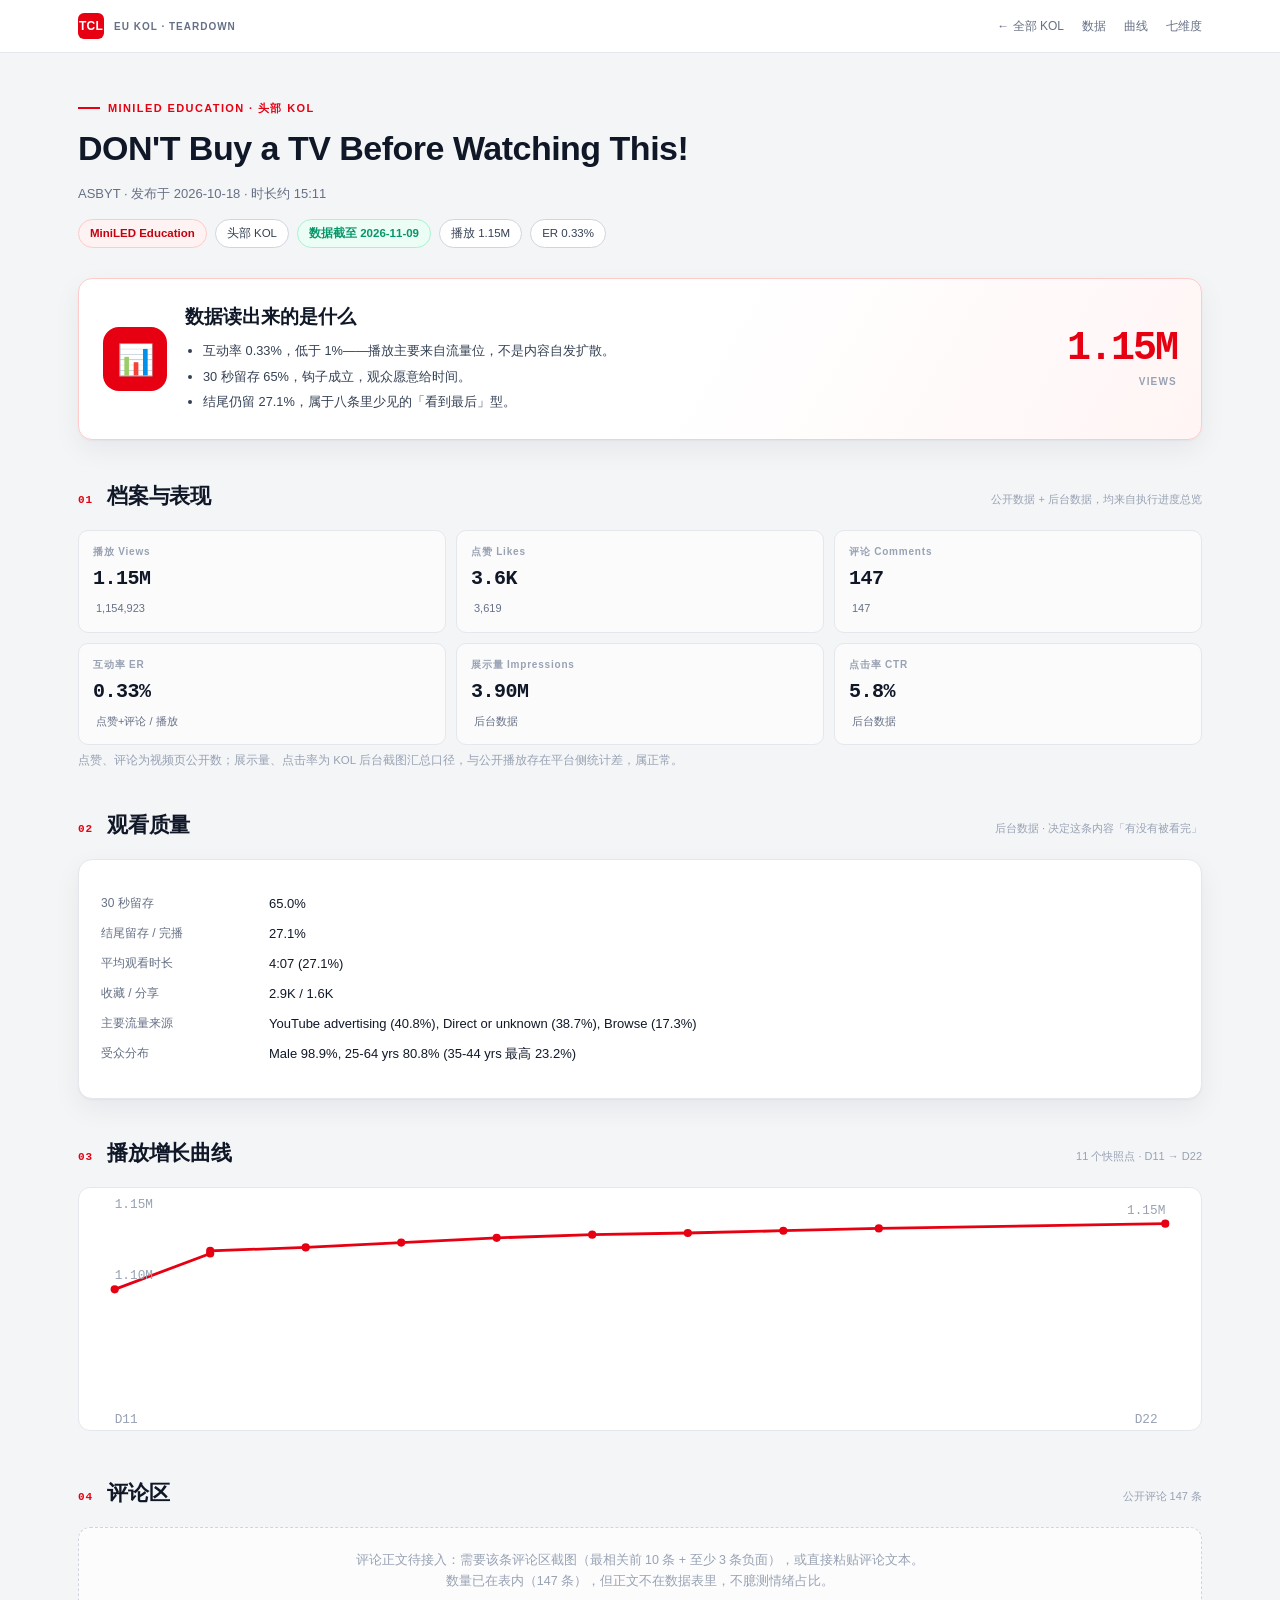
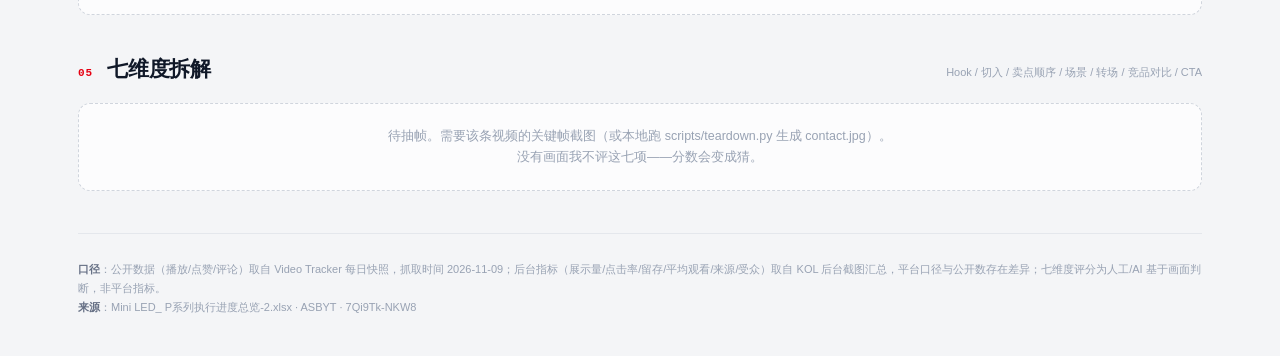
==== reports/asbyt.html @ f13b5ff0 "feat: 用执行进度总览真实数据生成 8 个 KOL 独立数据页 + 曲线" ====
<!doctype html>
<html lang="zh-CN"><head><meta charset="utf-8">
<meta name="viewport" content="width=device-width, initial-scale=1">
<title>ASBYT · DON'T Buy a TV Before Watching This!</title>
<link rel="stylesheet" href="../style.css">
<style>
.line{width:100%;height:auto;background:#fff;border:1px solid var(--line);border-radius:12px}
.ax{font-size:10px;fill:#98a2b3;font-family:ui-monospace,monospace}
.note{font-size:11.5px;color:#98a2b3;margin:6px 0 0}
.kv{display:grid;grid-template-columns:150px 1fr;gap:8px 18px;font-size:13px}
.kv dt{color:#667085;font-size:12px}.kv dd{margin:0;color:#101828}
.fact b{display:block;margin-top:2px}
.pend{border:1px dashed #d0d5dd;border-radius:12px;padding:22px;text-align:center;color:#98a2b3;font-size:12.5px;background:#fcfcfd}
</style></head><body>
<div class="topbar"><div class="wrap">
  <div class="brand"><span class="logo">TCL</span><small>EU KOL · TEARDOWN</small></div>
  <div class="nav"><a href="index.html">← 全部 KOL</a><a href="#profile">数据</a><a href="#curve">曲线</a><a href="#dims">七维度</a></div>
</div></div>
<div class="wrap">
  <div class="hero">
    <span class="kicker">MiniLED Education · 头部 KOL</span>
    <h1>DON'T Buy a TV Before Watching This!</h1>
    <p class="sub">ASBYT · 发布于 2026-10-18 · 时长约 15:11</p>
    <div class="hero-meta">
      <span class="chip red">MiniLED Education</span>
      <span class="chip">头部 KOL</span>
      <span class="chip green">数据截至 2026-11-09</span>
      <span class="chip">播放 1.15M</span>
      <span class="chip">ER 0.33%</span>
    </div>
  </div>

  <div class="verdict">
    <div class="ico">📊</div>
    <div><h2>数据读出来的是什么</h2>
      <ul class="tight"><li>互动率 0.33%，低于 1%——播放主要来自流量位，不是内容自发扩散。</li><li>30 秒留存 65%，钩子成立，观众愿意给时间。</li><li>结尾仍留 27.1%，属于八条里少见的「看到最后」型。</li></ul></div>
    <div class="score-big"><b>1.15M</b><span>VIEWS</span></div>
  </div>

  <section id="profile">
    <div class="sec-head"><span class="sec-no">01</span><h2>档案与表现</h2><span class="hint">公开数据 + 后台数据，均来自执行进度总览</span></div>
    <div class="facts"><div class="fact"><span>播放 Views</span><b>1.15M</b><small>1,154,923</small></div><div class="fact"><span>点赞 Likes</span><b>3.6K</b><small>3,619</small></div><div class="fact"><span>评论 Comments</span><b>147</b><small>147</small></div><div class="fact"><span>互动率 ER</span><b>0.33%</b><small>点赞+评论 / 播放</small></div><div class="fact"><span>展示量 Impressions</span><b>3.90M</b><small>后台数据</small></div><div class="fact"><span>点击率 CTR</span><b>5.8%</b><small>后台数据</small></div></div>
    <p class="note">点赞、评论为视频页公开数；展示量、点击率为 KOL 后台截图汇总口径，与公开播放存在平台侧统计差，属正常。</p>
  </section>

  <section>
    <div class="sec-head"><span class="sec-no">02</span><h2>观看质量</h2><span class="hint">后台数据 · 决定这条内容「有没有被看完」</span></div>
    <div class="card pad"><dl class="kv">
      <dt>30 秒留存</dt><dd>65.0%</dd>
      <dt>结尾留存 / 完播</dt><dd>27.1%</dd>
      <dt>平均观看时长</dt><dd>4:07 (27.1%)</dd>
      <dt>收藏 / 分享</dt><dd>2.9K / 1.6K</dd>
      <dt>主要流量来源</dt><dd>YouTube advertising (40.8%), Direct or unknown (38.7%), Browse (17.3%)</dd>
      <dt>受众分布</dt><dd>Male 98.9%, 25-64 yrs 80.8% (35-44 yrs 最高 23.2%)</dd>
    </dl></div>
  </section>

  <section id="curve">
    <div class="sec-head"><span class="sec-no">03</span><h2>播放增长曲线</h2><span class="hint">11 个快照点 · D11 → D22</span></div>
    <svg viewBox="0 0 880 190" class="line"><polyline points="28.0,79.5 102.9,51.4 102.9,49.3 177.8,46.6 252.7,42.8 327.6,39.1 402.5,36.6 477.5,35.3 552.4,33.5 627.3,31.7 852.0,28.0" fill="none" stroke="#e60012" stroke-width="2.2"/><circle cx="28.0" cy="79.5" r="3.2" fill="#e60012"/><circle cx="102.9" cy="51.4" r="3.2" fill="#e60012"/><circle cx="102.9" cy="49.3" r="3.2" fill="#e60012"/><circle cx="177.8" cy="46.6" r="3.2" fill="#e60012"/><circle cx="252.7" cy="42.8" r="3.2" fill="#e60012"/><circle cx="327.6" cy="39.1" r="3.2" fill="#e60012"/><circle cx="402.5" cy="36.6" r="3.2" fill="#e60012"/><circle cx="477.5" cy="35.3" r="3.2" fill="#e60012"/><circle cx="552.4" cy="33.5" r="3.2" fill="#e60012"/><circle cx="627.3" cy="31.7" r="3.2" fill="#e60012"/><circle cx="852.0" cy="28.0" r="3.2" fill="#e60012"/><text x="28" y="184" class="ax">D11</text><text x="828" y="184" class="ax">D22</text><text x="28" y="16" class="ax">1.15M</text><text x="28" y="71" class="ax" text-anchor="start">1.10M</text><text x="852" y="20" class="ax" text-anchor="end">1.15M</text></svg>
  </section>

  <section id="comments">
    <div class="sec-head"><span class="sec-no">04</span><h2>评论区</h2><span class="hint">公开评论 147 条</span></div>
    <div class="pend">评论正文待接入：需要该条评论区截图（最相关前 10 条 + 至少 3 条负面），或直接粘贴评论文本。<br>数量已在表内（147 条），但正文不在数据表里，不臆测情绪占比。</div>
  </section>

  <section id="dims">
    <div class="sec-head"><span class="sec-no">05</span><h2>七维度拆解</h2><span class="hint">Hook / 切入 / 卖点顺序 / 场景 / 转场 / 竞品对比 / CTA</span></div>
    <div class="pend">待抽帧。需要该条视频的关键帧截图（或本地跑 scripts/teardown.py 生成 contact.jpg）。<br>没有画面我不评这七项——分数会变成猜。</div>
  </section>

  <footer><b>口径</b>：公开数据（播放/点赞/评论）取自 Video Tracker 每日快照，抓取时间 2026-11-09；后台指标（展示量/点击率/留存/平均观看/来源/受众）取自 KOL 后台截图汇总，平台口径与公开数存在差异；七维度评分为人工/AI 基于画面判断，非平台指标。<br>
  <b>来源</b>：Mini LED_ P系列执行进度总览-2.xlsx · ASBYT · 7Qi9Tk-NKW8</footer>
</div></body></html>
---- style.css ----
/* TCL Video Teardown · red/white */
:root{
  --bg:#f4f5f7; --card:#fff; --line:#e4e7ec; --line2:#d0d5dd;
  --ink:#101828; --ink2:#344054; --muted:#667085; --dim:#98a2b3;
  --red:#e60012; --red2:#c4000f; --redsoft:#fef2f2; --redsoft2:#fee2e2;
  --blue:#2563eb; --bluesoft:#eff6ff; --cyan:#0891b2; --cyansoft:#ecfeff;
  --amber:#d97706; --ambersoft:#fffbeb; --green:#059669; --greensoft:#ecfdf5;
  --purple:#7c3aed; --purplesoft:#f5f3ff;
  --shadow:0 1px 2px rgba(16,24,40,.04),0 10px 28px rgba(16,24,40,.06);
  --mono:"SF Mono",ui-monospace,Menlo,Consolas,monospace;
  --radius:14px;
}
*{box-sizing:border-box}
html{scroll-behavior:smooth}
body{
  margin:0;background:var(--bg);color:var(--ink);
  font-family:-apple-system,BlinkMacSystemFont,"Segoe UI","PingFang SC","Hiragino Sans GB","Microsoft YaHei",sans-serif;
  font-size:14px;line-height:1.7;-webkit-font-smoothing:antialiased;
}
a{color:var(--red);text-decoration:none}
.wrap{max-width:1180px;margin:0 auto;padding:0 28px}
/* top bar */
.topbar{position:sticky;top:0;z-index:50;background:rgba(255,255,255,.92);backdrop-filter:blur(12px);border-bottom:1px solid var(--line)}
.topbar .wrap{display:flex;align-items:center;gap:22px;height:52px}
.brand{display:flex;align-items:center;gap:10px;font-weight:800;letter-spacing:.2px}
.brand .logo{width:26px;height:26px;border-radius:6px;background:var(--red);color:#fff;display:grid;place-items:center;font-size:12px;font-weight:900}
.brand small{font-weight:600;color:var(--muted);letter-spacing:1px;font-size:10px}
.nav{display:flex;gap:18px;font-size:12px;color:var(--muted);margin-left:auto;flex-wrap:wrap}
.nav a{color:var(--muted)}
.nav a:hover{color:var(--red)}
/* hero */
.hero{padding:40px 0 8px}
.kicker{display:inline-flex;align-items:center;gap:8px;font-size:11px;letter-spacing:1.4px;font-weight:700;color:var(--red);text-transform:uppercase}
.kicker::before{content:"";width:22px;height:2px;background:var(--red)}
h1{font-size:34px;line-height:1.25;margin:10px 0 6px;letter-spacing:-.5px}
h1 .thin{color:var(--muted);font-weight:600}
.sub{color:var(--muted);font-size:13px;max-width:820px}
.hero-meta{display:flex;gap:8px;flex-wrap:wrap;margin-top:14px}
.chip{display:inline-flex;align-items:center;gap:6px;border:1px solid var(--line2);background:#fff;border-radius:999px;padding:4px 11px;font-size:11.5px;color:var(--ink2)}
.chip.red{border-color:#fecaca;background:var(--redsoft);color:var(--red2);font-weight:700}
.chip.green{border-color:#a7f3d0;background:var(--greensoft);color:var(--green);font-weight:700}
/* verdict */
.verdict{margin:22px 0 8px;background:linear-gradient(120deg,#fff 0%,#fff 55%,#fff5f5 100%);border:1px solid #fecaca;border-radius:var(--radius);padding:22px 24px;display:grid;grid-template-columns:64px 1fr auto;gap:18px;align-items:center;box-shadow:var(--shadow)}
.verdict .ico{width:64px;height:64px;border-radius:16px;background:var(--red);color:#fff;display:grid;place-items:center;font-size:30px}
.verdict h2{margin:0 0 4px;font-size:19px}
.verdict p{margin:0;color:var(--ink2);font-size:13.5px}
.score-big{text-align:right}
.score-big b{font-family:var(--mono);font-size:40px;line-height:1;color:var(--red);letter-spacing:-2px}
.score-big span{display:block;font-size:10px;letter-spacing:1.2px;color:var(--dim);font-weight:700;margin-top:4px}
/* sections */
section{padding:30px 0 6px}
.sec-head{display:flex;align-items:baseline;gap:14px;margin-bottom:16px}
.sec-no{font-family:var(--mono);font-size:11px;color:var(--red);font-weight:800;letter-spacing:1px}
.sec-head h2{font-size:21px;margin:0;letter-spacing:-.3px}
.sec-head .hint{margin-left:auto;font-size:11px;color:var(--dim)}
.lead{color:var(--muted);font-size:13px;margin:-6px 0 18px}
/* cards & grids */
.card{background:var(--card);border:1px solid var(--line);border-radius:var(--radius);box-shadow:var(--shadow)}
.pad{padding:20px 22px}
.grid{display:grid;gap:14px}
.g2{grid-template-columns:1fr 1fr}
.g3{grid-template-columns:repeat(3,1fr)}
.g4{grid-template-columns:repeat(4,1fr)}
.g23{grid-template-columns:1.2fr .8fr}
/* profile */
.profile{display:grid;grid-template-columns:380px 1fr;gap:16px;align-items:start}
.cover{width:100%;border-radius:12px;display:block;border:1px solid var(--line)}
.cover-cap{font-size:11px;color:var(--dim);margin-top:8px}
.facts{display:grid;grid-template-columns:repeat(3,1fr);gap:10px}
.fact{background:#fbfbfc;border:1px solid var(--line);border-radius:10px;padding:12px 14px}
.fact span{display:block;font-size:10px;letter-spacing:.8px;color:var(--dim);font-weight:700}
.fact b{font-family:var(--mono);font-size:20px;letter-spacing:-.5px}
.fact small{font-size:11px;color:var(--muted);margin-left:3px}
.fact.hot b{color:var(--red)}
/* dimension cards */
.dim{background:#fff;border:1px solid var(--line);border-radius:var(--radius);padding:0;overflow:hidden;box-shadow:var(--shadow)}
.dim-head{display:flex;align-items:center;gap:12px;padding:14px 18px;border-bottom:1px solid var(--line);background:#fcfcfd}
.dim-idx{width:26px;height:26px;border-radius:8px;background:var(--ink);color:#fff;display:grid;place-items:center;font-family:var(--mono);font-size:11px;font-weight:700;flex:none}
.dim-head h3{margin:0;font-size:15px}
.dim-head .seg{font-size:11px;color:var(--dim);font-family:var(--mono);margin-left:auto}
.dim-score{margin-left:10px;font-family:var(--mono);font-weight:800;font-size:15px;color:var(--red)}
.dim-body{padding:16px 18px}
.dim-body p{margin:0 0 10px;color:var(--ink2);font-size:13px}
.dim-body p:last-child{margin-bottom:0}
.label{display:inline-block;font-size:10px;font-weight:800;letter-spacing:.8px;color:var(--dim);margin:10px 0 5px}
.obs{background:var(--redsoft);border-left:3px solid var(--red);border-radius:0 8px 8px 0;padding:9px 12px;font-size:12.5px;color:var(--red2);margin-top:12px}
.shots{display:grid;grid-template-columns:repeat(4,1fr);gap:6px;margin-top:12px}
.shots figure{margin:0}
.shots img{width:100%;border-radius:7px;border:1px solid var(--line);display:block;aspect-ratio:16/9;object-fit:cover}
.shots figcaption{font-size:10px;color:var(--dim);margin-top:3px;font-family:var(--mono)}
ul.tight{margin:6px 0 0;padding-left:18px}
ul.tight li{margin:4px 0;font-size:12.8px;color:var(--ink2)}
/* timeline */
.tl{display:grid;grid-template-columns:110px 1fr 92px;gap:0 14px;font-size:12.5px}
.tl .row{display:contents}
.tl .t{font-family:var(--mono);color:var(--dim);padding:9px 0;border-top:1px solid var(--line);font-size:11.5px}
.tl .b{padding:9px 0;border-top:1px solid var(--line)}
.tl .b b{display:block;font-size:13px}
.tl .b span{color:var(--muted);font-size:12px}
.tl .tag{display:flex;align-items:center;justify-content:flex-end;padding:9px 0;border-top:1px solid var(--line)}
.pill{font-size:10px;font-weight:700;padding:3px 9px;border-radius:999px}
.pill.hook{background:var(--redsoft);color:var(--red2)}
.pill.edu{background:var(--bluesoft);color:var(--blue)}
.pill.proof{background:var(--purplesoft);color:var(--purple)}
.pill.close{background:var(--greensoft);color:var(--green)}
.pill.setup{background:#f2f4f7;color:var(--muted)}
.tl .bar{grid-column:1/-1;display:flex;height:34px;border-radius:8px;overflow:hidden;margin:14px 0 4px;border:1px solid var(--line)}
.tl .bar div{display:flex;align-items:center;justify-content:center;font-family:var(--mono);font-size:9.5px;color:#fff;font-weight:700;min-width:0}
/* pulse chart */
.pulse{display:flex;align-items:flex-end;gap:3px;height:120px;margin-top:12px}
.pulse .col{flex:1;background:#e9ecf1;border-radius:3px 3px 0 0;position:relative}
.pulse .col.hi{background:var(--red)}
.pulse .col.mid{background:#f59e0b}
.pulse-x{display:flex;gap:3px;font-size:9px;color:var(--dim);font-family:var(--mono);margin-top:4px}
.pulse-x span{flex:1;text-align:center}
/* gallery */
.gallery{display:grid;grid-template-columns:repeat(4,1fr);gap:8px}
.gallery figure{margin:0;background:#fff;border:1px solid var(--line);border-radius:10px;overflow:hidden}
.gallery img{width:100%;display:block;aspect-ratio:16/9;object-fit:cover}
.gallery figcaption{padding:7px 9px;font-size:10.5px;color:var(--muted)}
.gallery figcaption b{display:block;color:var(--ink);font-size:11px;font-family:var(--mono)}
/* why */
.why{display:grid;grid-template-columns:repeat(3,1fr);gap:12px}
.why .card{padding:16px 18px}
.why .n{font-family:var(--mono);font-size:11px;font-weight:800;color:var(--red)}
.why h4{margin:4px 0 6px;font-size:14px}
.why p{margin:0;font-size:12.5px;color:var(--muted)}
/* comments */
.cm{display:flex;gap:12px;padding:12px 0;border-top:1px solid var(--line)}
.cm:first-child{border-top:0}
.cm .av{width:30px;height:30px;border-radius:50%;background:#eef0f3;display:grid;place-items:center;font-size:11px;font-weight:800;color:var(--muted);flex:none}
.cm .txt{font-size:12.8px;color:var(--ink2)}
.cm .meta{font-size:10.5px;color:var(--dim);font-family:var(--mono);margin-bottom:2px}
.cm .meta b{color:var(--red)}
.tagline{display:flex;gap:6px;flex-wrap:wrap;margin-top:10px}
.tagline .chip{font-size:10.5px;padding:3px 9px}
/* checklist */
.check{display:grid;grid-template-columns:26px 1fr;gap:10px;padding:11px 0;border-top:1px solid var(--line)}
.check .box{width:20px;height:20px;border-radius:6px;border:2px solid var(--red);color:var(--red);display:grid;place-items:center;font-size:11px;font-weight:900;margin-top:2px}
.check b{font-size:13px;display:block}
.check span{font-size:12px;color:var(--muted)}
/* quote */
.quote{border-left:3px solid var(--red);padding:4px 0 4px 16px;color:var(--ink2);font-size:13.5px;font-style:italic}
.quote b{font-style:normal}
/* footer */
footer{margin-top:36px;padding:26px 0 40px;border-top:1px solid var(--line);color:var(--dim);font-size:11px}
footer b{color:var(--muted)}
@media (max-width:980px){
  .profile,.g23,.g2{grid-template-columns:1fr}
  .g3,.g4,.why,.gallery{grid-template-columns:repeat(2,1fr)}
  .dim-body .shots{grid-template-columns:repeat(2,1fr)}
  h1{font-size:26px}
  .verdict{grid-template-columns:48px 1fr}
  .score-big{display:none}
}
@media (max-width:620px){
  .g3,.g4,.why,.gallery,.facts{grid-template-columns:1fr 1fr}
  .wrap{padding:0 16px}
  .nav{display:none}
}
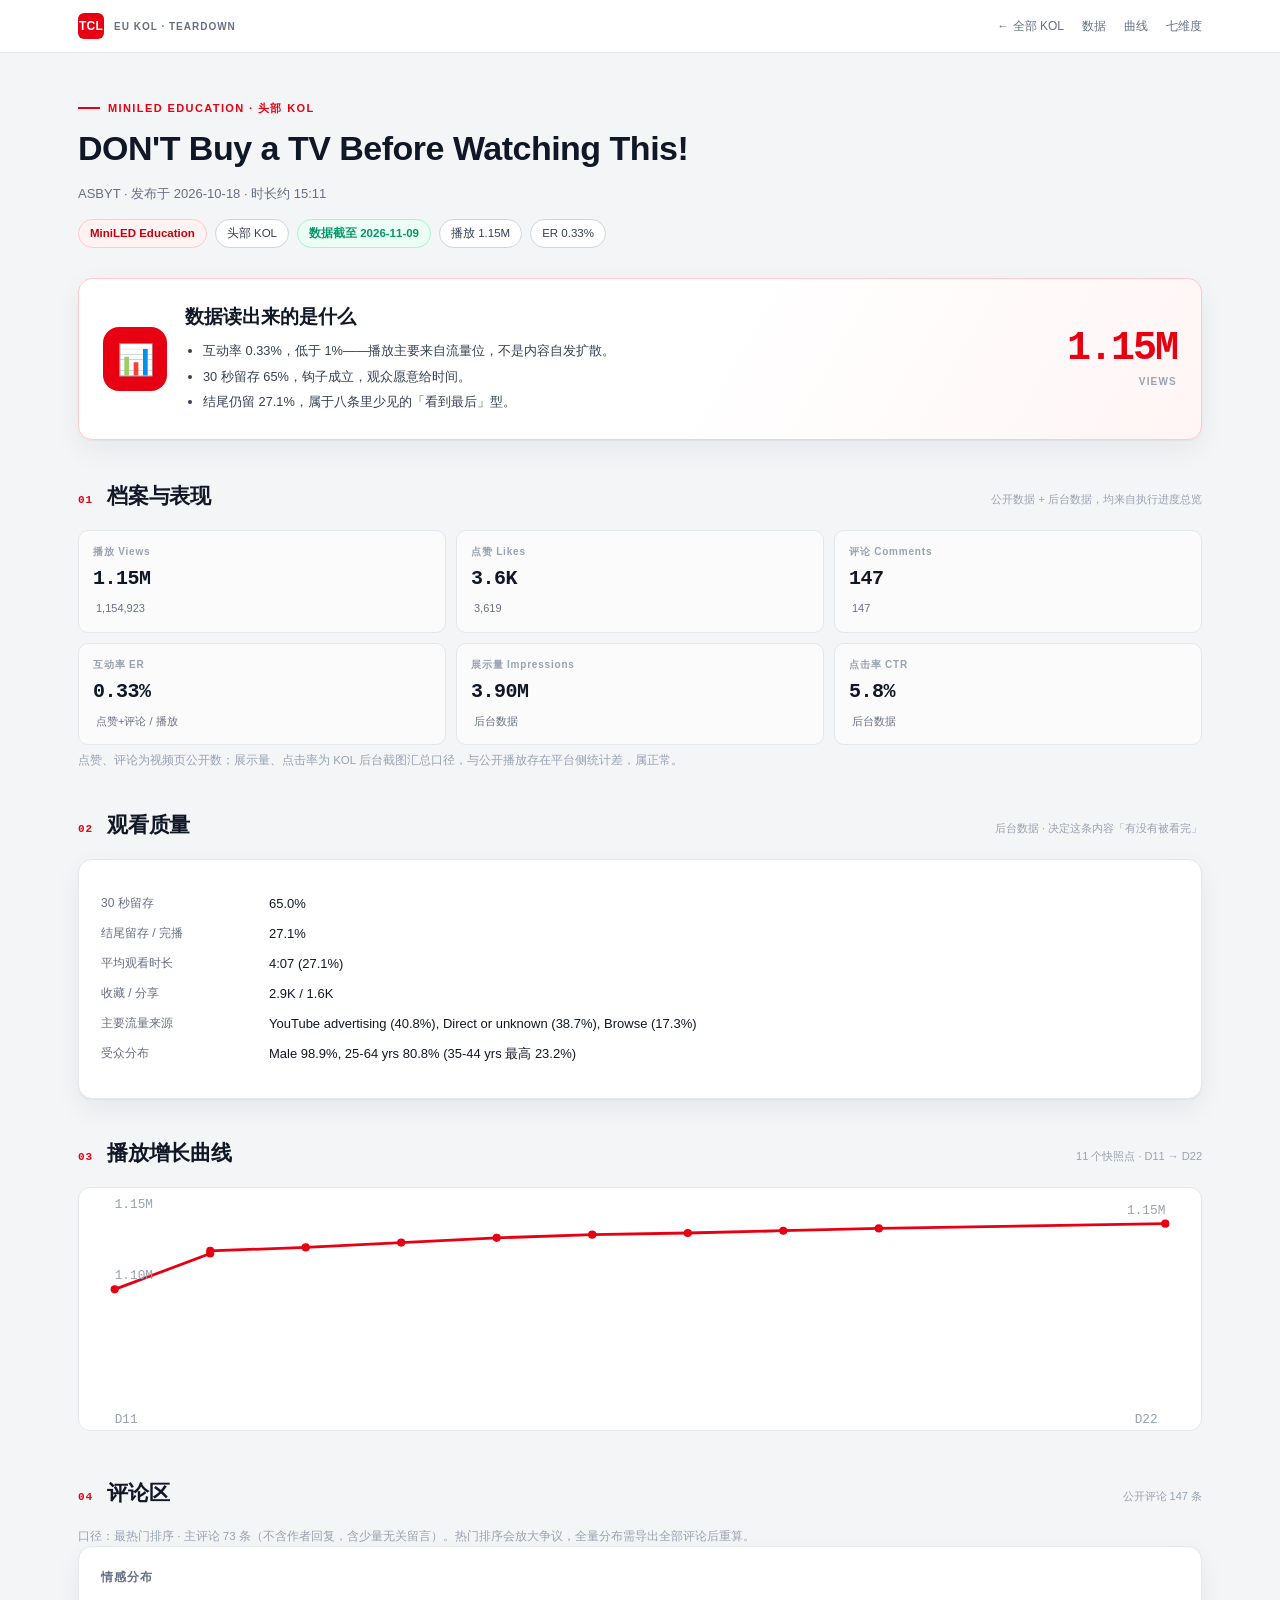
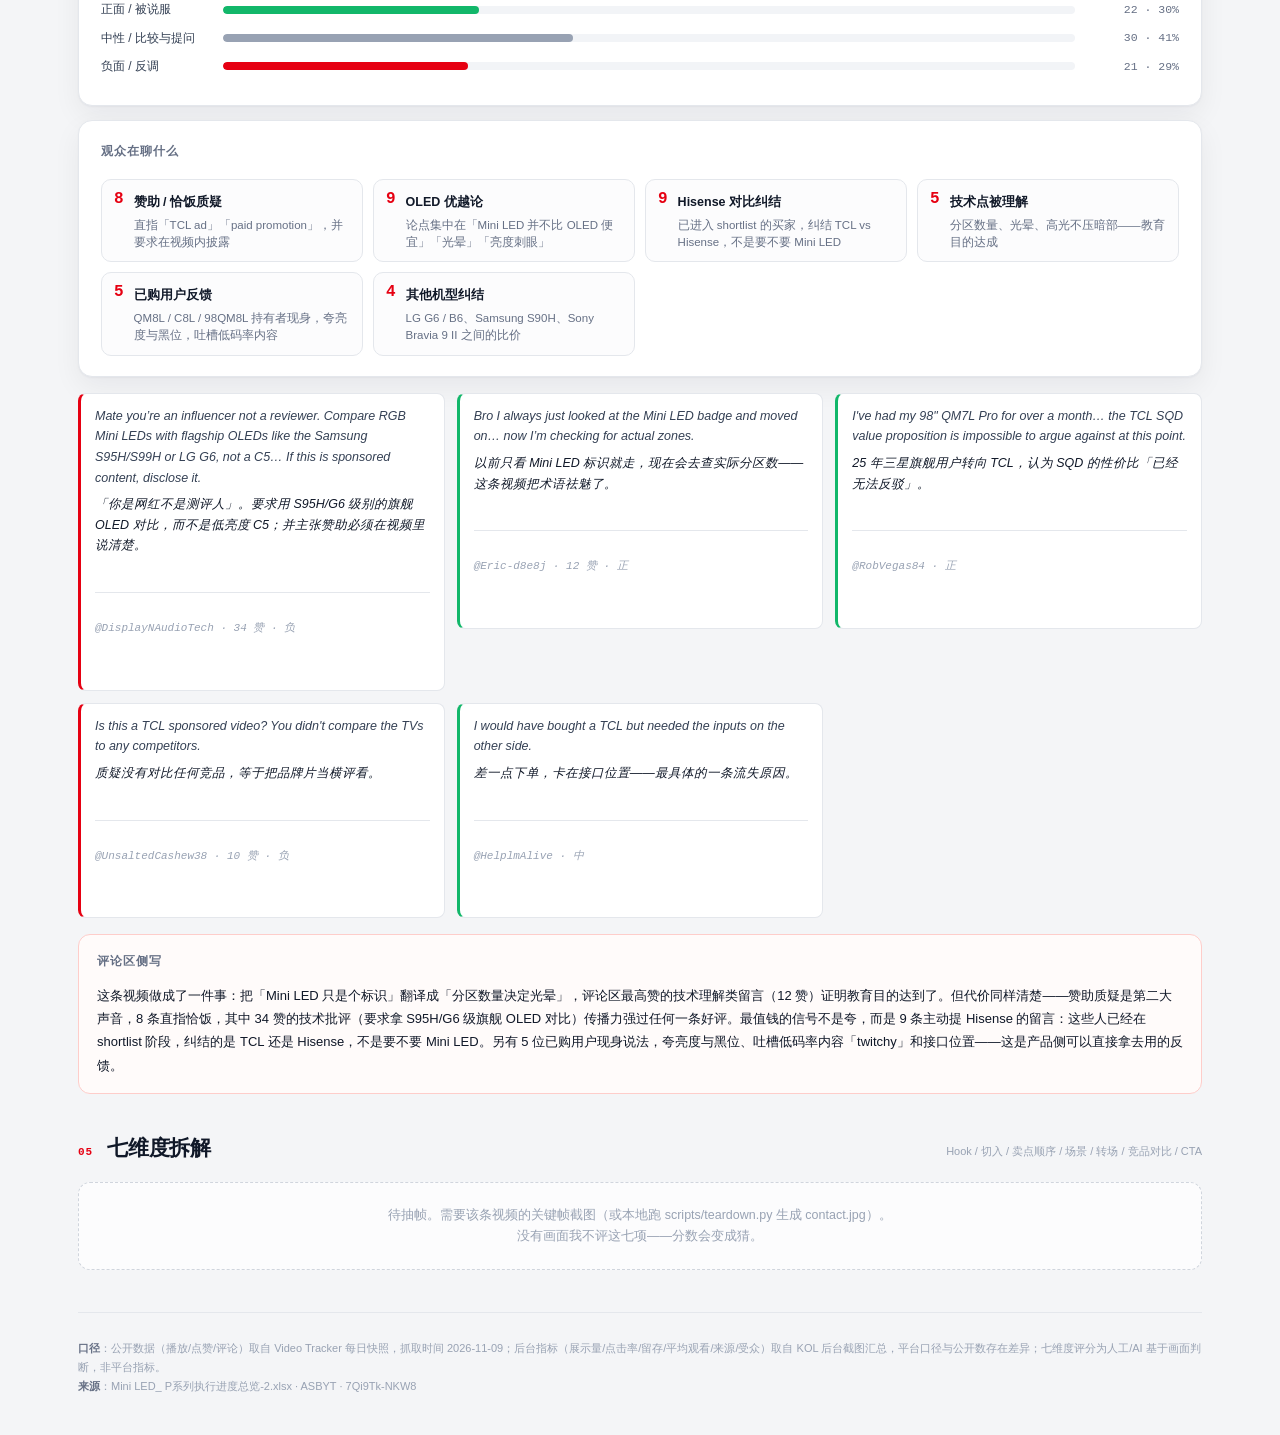
==== commit a301fb4e: "feat: 接入 ASBYT / Tecnonauta 评论区侧写（情感分布+关注点+原话）" ====
--- a/reports/asbyt.html
+++ b/reports/asbyt.html
@@ -10,6 +10,44 @@
 .kv{display:grid;grid-template-columns:150px 1fr;gap:8px 18px;font-size:13px}
 .kv dt{color:#667085;font-size:12px}.kv dd{margin:0;color:#101828}
 .fact b{display:block;margin-top:2px}
+.sbar{display:flex;height:34px;border-radius:8px;overflow:hidden;font-size:11.5px;color:#fff}
+.seg{display:flex;align-items:center;justify-content:center;white-space:nowrap}
+.seg.pos{background:#12b76a}.seg.neu{background:#98a2b3}.seg.neg{background:#e60012}
+.topics{list-style:none;padding:0;margin:18px 0 0;display:grid;grid-template-columns:1fr 1fr;gap:10px}
+.topics li{border:1px solid var(--line);border-radius:10px;padding:12px 14px;display:grid;grid-template-columns:1fr auto;gap:4px 10px}
+.topics b{font-size:13px;color:#101828}.topics em{font-style:normal;color:#e60012;font-weight:700;font-size:13px}
+.topics small{grid-column:1/-1;color:#667085;font-size:11.5px;line-height:1.5}
+.quotes{display:grid;gap:10px;margin-top:16px}
+.quote{border:1px solid var(--line);border-left:3px solid #98a2b3;border-radius:10px;padding:12px 14px;background:#fff}
+.quote.正{border-left-color:#12b76a}.quote.负{border-left-color:#e60012}
+.qhead{display:flex;align-items:center;gap:10px;font-size:12px;color:#667085;margin-bottom:6px}
+.qhead b{color:#101828}.likes{margin-left:auto}
+.tag{padding:1px 6px;border-radius:4px;font-size:10.5px;background:#f2f4f7;color:#475467}
+.tag.t正{background:#e6f7ee;color:#0b7a4b}.tag.t负{background:#fdecec;color:#c00}.tag.t中{background:#f2f4f7}
+.quote p{margin:0;font-size:12.5px;line-height:1.6}
+.quote .en{color:#344054}.quote .zh{color:#667085;margin-top:4px;font-size:12px}
+.readout{margin-top:16px;border:1px solid var(--line);border-radius:12px;padding:16px 18px;background:#fffbfb}
+.readout b{color:#e60012;font-size:12px;letter-spacing:.06em}
+.readout p{margin:8px 0 0;font-size:13px;line-height:1.75;color:#344054}
+h3.mini{font-size:12px;letter-spacing:.08em;text-transform:uppercase;color:#667085;font-weight:600;margin:0 0 12px}
+.bar-row{display:grid;grid-template-columns:110px 1fr 92px;align-items:center;gap:12px;margin:8px 0}
+.bar-label{font-size:12px;color:#344054}
+.bar-track{height:8px;background:#f2f4f7;border-radius:6px;overflow:hidden}
+.bar-fill{height:8px;border-radius:6px}
+.bar-val{font-size:11.5px;color:#667085;font-family:ui-monospace,monospace;text-align:right}
+.topics{display:grid;grid-template-columns:repeat(auto-fit,minmax(230px,1fr));gap:10px}
+.topic{display:flex;gap:10px;align-items:flex-start;background:#fcfcfd;border:1px solid var(--line);border-radius:10px;padding:10px 12px}
+.topic b{font-family:ui-monospace,monospace;color:#e60012;font-size:16px;line-height:1.2}
+.topic span{font-size:12.5px;color:#101828;font-weight:600}
+.topic small{display:block;font-size:11.5px;color:#667085;margin-top:3px;line-height:1.5}
+.quotes{display:grid;grid-template-columns:repeat(auto-fit,minmax(300px,1fr));gap:12px;margin-top:16px;align-items:start}
+.quote{margin:0;border:1px solid var(--line);border-left:3px solid #12b76a;border-radius:8px;padding:12px 14px;background:#fff}
+.quote.neg{border-left-color:#e60012}
+.quote p{font-size:12.5px;line-height:1.65;color:#344054;margin:0 0 6px}
+.quote .qzh{color:#101828;font-size:12.5px}
+.quote footer{font-size:11px;color:#98a2b3;font-family:ui-monospace,monospace}
+.readout{margin-top:16px;border:1px solid #fecdca;background:#fffbfa;border-radius:12px;padding:16px 18px}
+.readout p{margin:0;font-size:13px;line-height:1.8;color:#101828}
 .pend{border:1px dashed #d0d5dd;border-radius:12px;padding:22px;text-align:center;color:#98a2b3;font-size:12.5px;background:#fcfcfd}
 </style></head><body>
 <div class="topbar"><div class="wrap">
@@ -62,7 +100,7 @@
 
   <section id="comments">
     <div class="sec-head"><span class="sec-no">04</span><h2>评论区</h2><span class="hint">公开评论 147 条</span></div>
-    <div class="pend">评论正文待接入：需要该条评论区截图（最相关前 10 条 + 至少 3 条负面），或直接粘贴评论文本。<br>数量已在表内（147 条），但正文不在数据表里，不臆测情绪占比。</div>
+    <p class="note">口径：最热门排序 · 主评论 73 条（不含作者回复，含少量无关留言）。热门排序会放大争议，全量分布需导出全部评论后重算。</p><div class="card pad"><h3 class="mini">情感分布</h3><div class="bar-row"><span class="bar-label">正面 / 被说服</span><div class="bar-track"><div class="bar-fill" style="width:30.1%;background:#12b76a"></div></div><span class="bar-val">22 · 30%</span></div><div class="bar-row"><span class="bar-label">中性 / 比较与提问</span><div class="bar-track"><div class="bar-fill" style="width:41.1%;background:#98a2b3"></div></div><span class="bar-val">30 · 41%</span></div><div class="bar-row"><span class="bar-label">负面 / 反调</span><div class="bar-track"><div class="bar-fill" style="width:28.8%;background:#e60012"></div></div><span class="bar-val">21 · 29%</span></div></div><div class="card pad" style="margin-top:14px"><h3 class="mini">观众在聊什么</h3><div class="topics"><div class="topic"><b>8</b><div><span>赞助 / 恰饭质疑</span><small>直指「TCL ad」「paid promotion」，并要求在视频内披露</small></div></div><div class="topic"><b>9</b><div><span>OLED 优越论</span><small>论点集中在「Mini LED 并不比 OLED 便宜」「光晕」「亮度刺眼」</small></div></div><div class="topic"><b>9</b><div><span>Hisense 对比纠结</span><small>已进入 shortlist 的买家，纠结 TCL vs Hisense，不是要不要 Mini LED</small></div></div><div class="topic"><b>5</b><div><span>技术点被理解</span><small>分区数量、光晕、高光不压暗部——教育目的达成</small></div></div><div class="topic"><b>5</b><div><span>已购用户反馈</span><small>QM8L / C8L / 98QM8L 持有者现身，夸亮度与黑位，吐槽低码率内容</small></div></div><div class="topic"><b>4</b><div><span>其他机型纠结</span><small>LG G6 / B6、Samsung S90H、Sony Bravia 9 II 之间的比价</small></div></div></div></div><div class="quotes"><blockquote class="quote neg"><p>Mate you’re an influencer not a reviewer. Compare RGB Mini LEDs with flagship OLEDs like the Samsung S95H/S99H or LG G6, not a C5… If this is sponsored content, disclose it.</p><p class="qzh">「你是网红不是测评人」。要求用 S95H/G6 级别的旗舰 OLED 对比，而不是低亮度 C5；并主张赞助必须在视频里说清楚。</p><footer>@DisplayNAudioTech · 34 赞 · 负</footer></blockquote><blockquote class="quote "><p>Bro I always just looked at the Mini LED badge and moved on… now I’m checking for actual zones.</p><p class="qzh">以前只看 Mini LED 标识就走，现在会去查实际分区数——这条视频把术语祛魅了。</p><footer>@Eric-d8e8j · 12 赞 · 正</footer></blockquote><blockquote class="quote "><p>I've had my 98" QM7L Pro for over a month… the TCL SQD value proposition is impossible to argue against at this point.</p><p class="qzh">25 年三星旗舰用户转向 TCL，认为 SQD 的性价比「已经无法反驳」。</p><footer>@RobVegas84 · 正</footer></blockquote><blockquote class="quote neg"><p>Is this a TCL sponsored video? You didn't compare the TVs to any competitors.</p><p class="qzh">质疑没有对比任何竞品，等于把品牌片当横评看。</p><footer>@UnsaltedCashew38 · 10 赞 · 负</footer></blockquote><blockquote class="quote "><p>I would have bought a TCL but needed the inputs on the other side.</p><p class="qzh">差一点下单，卡在接口位置——最具体的一条流失原因。</p><footer>@HelplmAlive · 中</footer></blockquote></div><div class="readout"><h3 class="mini">评论区侧写</h3><p>这条视频做成了一件事：把「Mini LED 只是个标识」翻译成「分区数量决定光晕」，评论区最高赞的技术理解类留言（12 赞）证明教育目的达到了。但代价同样清楚——赞助质疑是第二大声音，8 条直指恰饭，其中 34 赞的技术批评（要求拿 S95H/G6 级旗舰 OLED 对比）传播力强过任何一条好评。最值钱的信号不是夸，而是 9 条主动提 Hisense 的留言：这些人已经在 shortlist 阶段，纠结的是 TCL 还是 Hisense，不是要不要 Mini LED。另有 5 位已购用户现身说法，夸亮度与黑位、吐槽低码率内容「twitchy」和接口位置——这是产品侧可以直接拿去用的反馈。</p></div>
   </section>
 
   <section id="dims">
